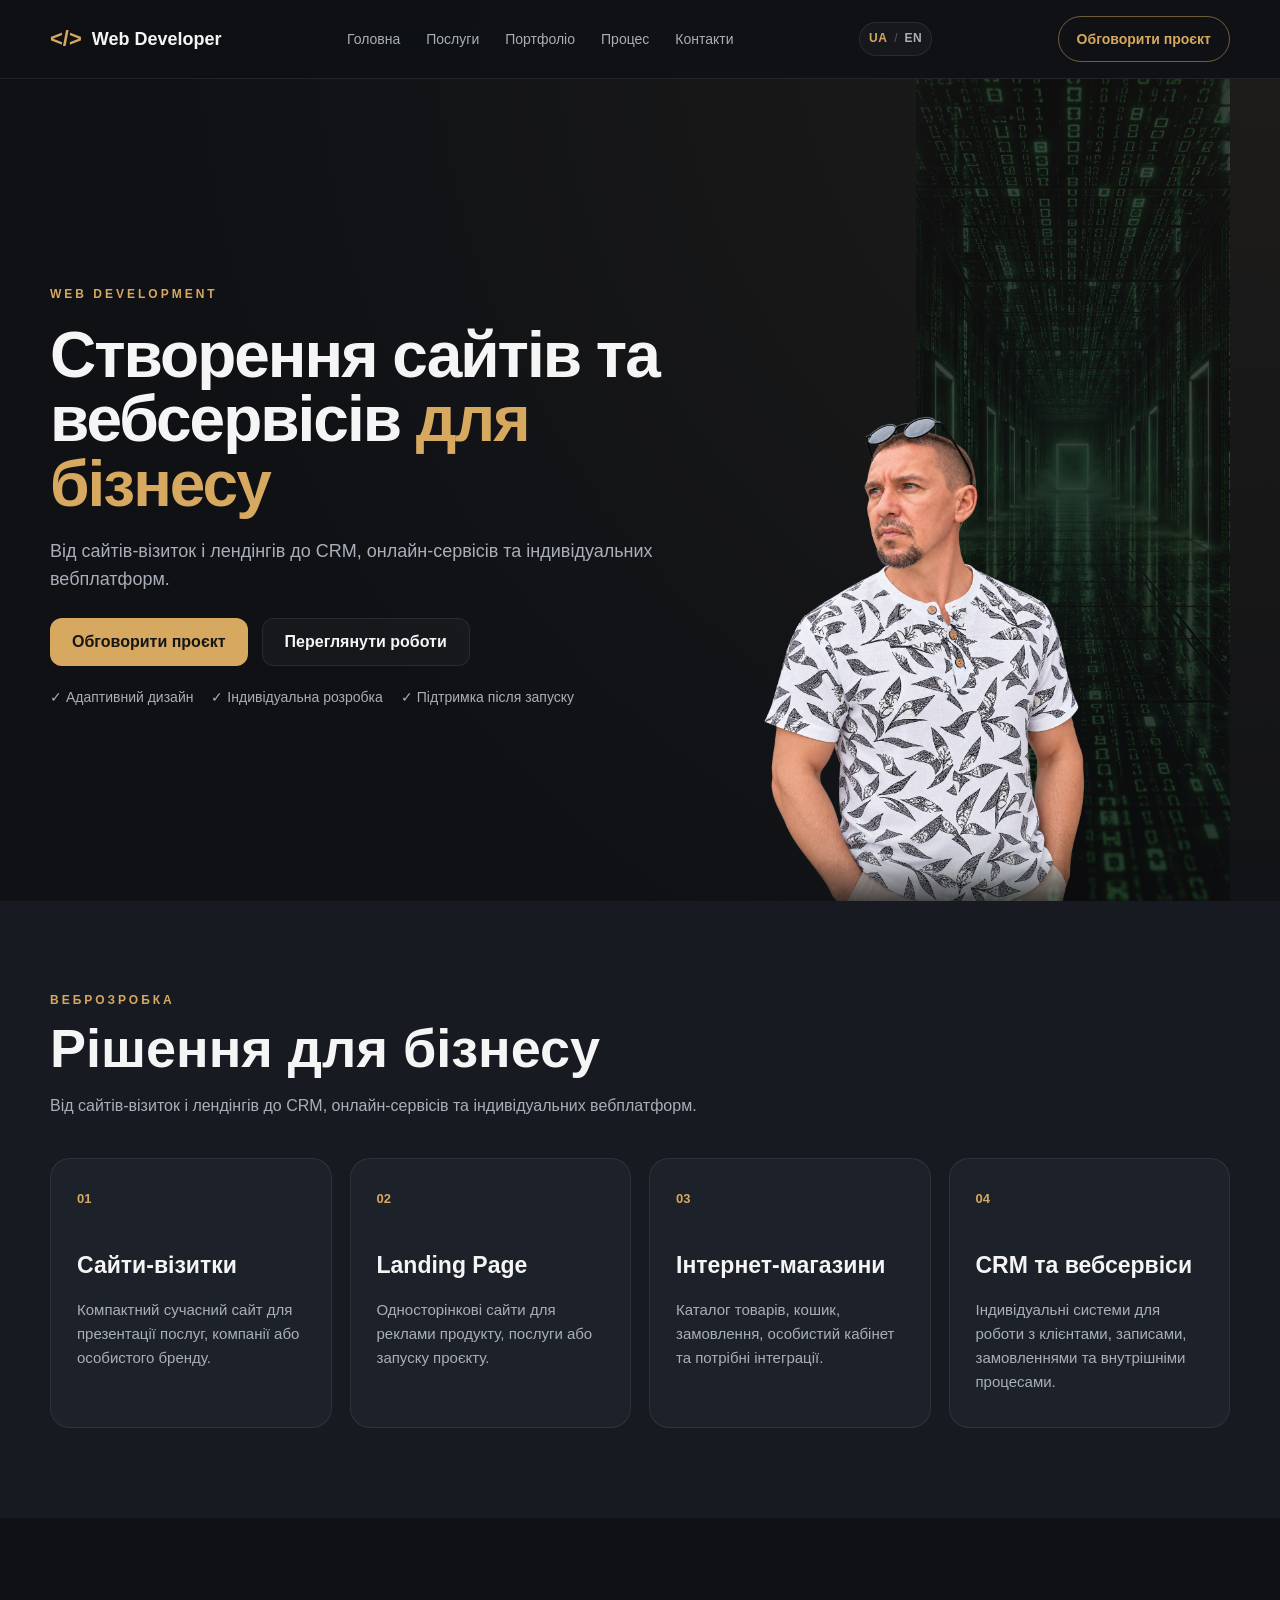
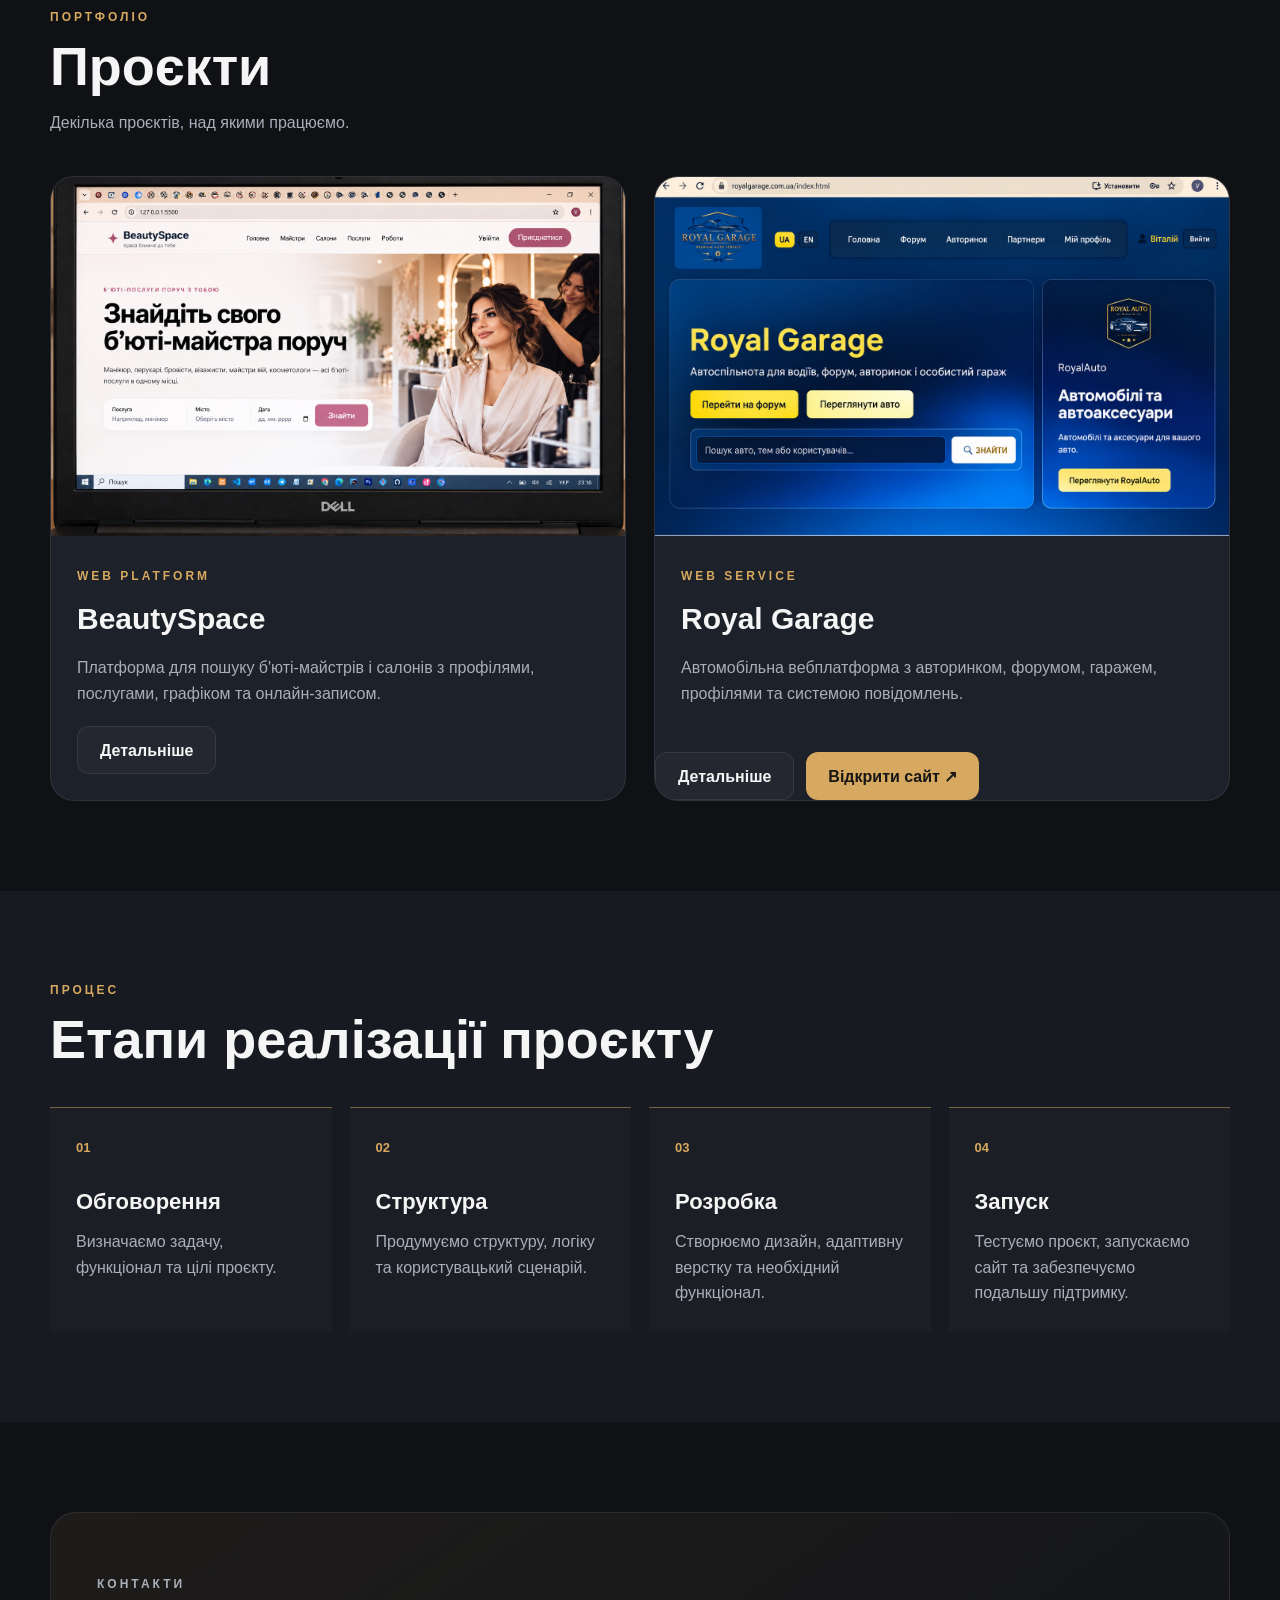
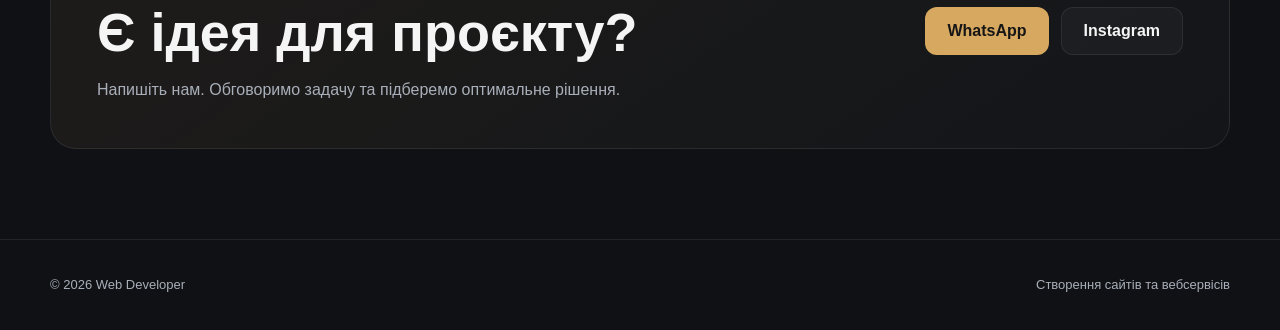
==== index.html @ 929e972f "Initial portfolio with English language support" ====
<!DOCTYPE html>
<html lang="uk">

<head>
    <meta charset="UTF-8">

    <meta
        name="viewport"
        content="width=device-width, initial-scale=1.0"
    >

    <title>
        Веброзробка | Сайти та вебсервіси
    </title>

    <meta
        name="description"
        content="Розробка сучасних сайтів, вебсервісів, CRM та індивідуальних вебрішень для бізнесу."
    >

    <link
        rel="stylesheet"
        href="style.css"
    >

    <link rel="icon" type="image/png" href="images/favicon.png">
</head>


<body>


<header class="site-header">

    <div class="header-container">

        <a
            href="#home"
            class="logo"
        >
            <span class="logo-mark">
                &lt;/&gt;
            </span>

            <span>
                Web Developer
            </span>
        </a>


        <nav class="main-nav">

            <a href="#home">
                Головна
            </a>

            <a href="#services">
                Послуги
            </a>

            <a href="#portfolio">
                Портфоліо
            </a>

            <a href="#process">
                Процес
            </a>

            <a href="#contact">
                Контакти
            </a>

        </nav>



        <div class="language-switcher" aria-label="Language">
            <button type="button" class="language-button active" data-language="uk">UA</button>
            <span>/</span>
            <button type="button" class="language-button" data-language="en">EN</button>
        </div>

        <a
            href="#contact"
            class="header-contact-button"
        >
            Обговорити проєкт
        </a>


        <button
            class="menu-button"
            id="menuButton"
            type="button"
            aria-label="Відкрити меню"
        >
            ☰
        </button>

    </div>

</header>



<main>


<section
    class="hero"
    id="home"
>

    <div class="hero-container">


        <div class="hero-content">

            <p class="hero-label">
                WEB DEVELOPMENT
            </p>


            <h1>
                Створення сайтів
                та вебсервісів
                <span>
                    для бізнесу
                </span>
            </h1>


            <p class="hero-description">

                Від сайтів-візиток і лендінгів
                до CRM, онлайн-сервісів
                та індивідуальних вебплатформ.

            </p>


            <div class="hero-actions">

                <a
                    href="#contact"
                    class="primary-button"
                >
                    Обговорити проєкт
                </a>


                <a
                    href="#portfolio"
                    class="secondary-button"
                >
                    Переглянути роботи
                </a>

            </div>


            <div class="hero-features">

                <span>
                    ✓ Адаптивний дизайн
                </span>

                <span>
                    ✓ Індивідуальна розробка
                </span>

                <span>
                    ✓ Підтримка після запуску
                </span>

            </div>

        </div>



        <div class="hero-photo">

            <div class="hero-photo-frame">

                <img
                    src="images/profile.png"
                    alt="Веброзробник"
                >

            </div>

        </div>


    </div>

</section>



<section
    class="services section"
    id="services"
>

    <div class="section-container">


        <div class="section-heading">

            <p class="section-label">
                ВЕБРОЗРОБКА
            </p>
        
            <h2>
                Рішення для бізнесу
            </h2>
        
            <p>
                Від сайтів-візиток і лендінгів
                до CRM, онлайн-сервісів
                та індивідуальних вебплатформ.
            </p>
        
        </div>



        <div class="services-grid">


            <article class="service-card">

                <span class="service-number">
                    01
                </span>

                <h3>
                    Сайти-візитки
                </h3>

                <p>
                    Компактний сучасний сайт
                    для презентації послуг,
                    компанії або особистого бренду.
                </p>

            </article>



            <article class="service-card">

                <span class="service-number">
                    02
                </span>

                <h3>
                    Landing Page
                </h3>

                <p>
                    Односторінкові сайти
                    для реклами продукту,
                    послуги або запуску проєкту.
                </p>

            </article>



            <article class="service-card">

                <span class="service-number">
                    03
                </span>

                <h3>
                    Інтернет-магазини
                </h3>

                <p>
                    Каталог товарів,
                    кошик, замовлення,
                    особистий кабінет
                    та потрібні інтеграції.
                </p>

            </article>



            <article class="service-card">

                <span class="service-number">
                    04
                </span>

                <h3>
                    CRM та вебсервіси
                </h3>

                <p>
                    Індивідуальні системи
                    для роботи з клієнтами,
                    записами, замовленнями
                    та внутрішніми процесами.
                </p>

            </article>


        </div>

    </div>

</section>



<section
    class="portfolio section"
    id="portfolio"
>

    <div class="section-container">


        <div class="section-heading">

            <p class="section-label">
                ПОРТФОЛІО
            </p>

            <h2>
                Проєкти
            </h2>

            <p>
                Декілька проєктів,
                над якими працюємо.
            </p>

        </div>



        <div class="portfolio-grid">


            <article class="project-card">

                <div class="project-image">

                    <img
                        src="images/beautyspace.jpg"
                        alt="BeautySpace"
                    >

                </div>


                <div class="project-content">

                    <span class="project-type">
                        WEB PLATFORM
                    </span>

                    <h3>
                        BeautySpace
                    </h3>

                    <p>
                        Платформа для пошуку
                        б'юті-майстрів і салонів
                        з профілями, послугами,
                        графіком та онлайн-записом.
                    </p>

                    <a
                        href="beautyspace.html"
                        class="secondary-button"
                        style="margin-top: 20px;"
                    >
                        Детальніше
                    </a>

                </div>

            </article>



            <article class="project-card">

                <div class="project-image">

                    <img
                        src="images/royal-garage.jpg"
                        alt="Royal Garage"
                    >

                </div>


                <div class="project-content">

                    <span class="project-type">
                        WEB SERVICE
                    </span>

                    <h3>
                        Royal Garage
                    </h3>

                    <p>
                        Автомобільна вебплатформа
                        з авторинком, форумом,
                        гаражем, профілями
                        та системою повідомлень.
                    </p>

                </div>

                <div class="portfolio-actions">

                    <a
                        href="royal-garage.html"
                        class="secondary-button"
                    >
                        Детальніше
                    </a>
                
                    <a
                        href="https://royalgarage.com.ua/"
                        class="primary-button"
                        target="_blank"
                        rel="noopener noreferrer"
                    >
                        Відкрити сайт ↗
                    </a>
                
                </div>

            </article>


        </div>

    </div>

</section>



<section
    class="process section"
    id="process"
>

    <div class="section-container">


        <div class="section-heading">

            <p class="section-label">
                ПРОЦЕС
            </p>
        
            <h2>
                Етапи реалізації проєкту
            </h2>
        
        </div>



        <div class="process-grid">


            <div class="process-step">
                <span>01</span>
            
                <h3>Обговорення</h3>
            
                <p>
                    Визначаємо задачу, функціонал
                    та цілі проєкту.
                </p>
            </div>
            
            
            <div class="process-step">
                <span>02</span>
            
                <h3>Структура</h3>
            
                <p>
                    Продумуємо структуру, логіку
                    та користувацький сценарій.
                </p>
            </div>
            
            
            <div class="process-step">
                <span>03</span>
            
                <h3>Розробка</h3>
            
                <p>
                    Створюємо дизайн, адаптивну верстку
                    та необхідний функціонал.
                </p>
            </div>
            
            
            <div class="process-step">
                <span>04</span>
            
                <h3>Запуск</h3>
            
                <p>
                    Тестуємо проєкт, запускаємо сайт
                    та забезпечуємо подальшу підтримку.
                </p>
            </div>

        </div>

    </div>

</section>



<section
    class="contact section"
    id="contact"
>

    <div class="section-container">


        <div class="contact-box">


            <div>

                <p class="section-label">
                    КОНТАКТИ
                </p>

                <h2>
                    Є ідея для проєкту?
                </h2>

                <p>
                    Напишіть нам.
                    Обговоримо задачу
                    та підберемо оптимальне рішення.
                </p>

            </div>


            <div class="contact-actions">

                <a
                    href="https://wa.me/380935343623"
                    class="primary-button"
                    target="_blank"
                    rel="noopener noreferrer"
                >
                    WhatsApp
                </a>
            
                <a
                    href="https://www.instagram.com/vitalii_panasenko_/"
                    class="secondary-button"
                    target="_blank"
                    rel="noopener noreferrer"
                >
                    Instagram
                </a>
            
            </div>


        </div>

    </div>

</section>


</main>



<footer class="site-footer">

    <div class="footer-container">

        <span>
            © 2026 Web Developer
        </span>

        <span>
            Створення сайтів та вебсервісів
        </span>

    </div>

</footer>

<button
    class="scroll-top-button"
    id="scrollTopButton"
    type="button"
    aria-label="Повернутися вгору"
>
    ↑
</button>

<script src="script.js"></script>


</body>

</html>
---- style.css ----
:root {
    --bg: #0f1115;
    --bg-soft: #171a21;
    --card: #1d2129;
    --text: #f5f5f5;
    --muted: #a9afb9;
    --accent: #d7a85f;
    --accent-dark: #b88942;
    --border: rgba(255, 255, 255, 0.08);
    --container: 1180px;
}

* {
    box-sizing: border-box;
    margin: 0;
    padding: 0;
}

html {
    scroll-behavior: smooth;
}

body {
    font-family: Arial, sans-serif;
    background:
        radial-gradient(
            circle at top right,
            rgba(215, 168, 95, 0.08),
            transparent 30%
        ),
        var(--bg);
    color: var(--text);
    line-height: 1.6;
}

img {
    display: block;
    width: 100%;
}

a {
    color: inherit;
    text-decoration: none;
}

button,
input,
textarea {
    font: inherit;
}


/* =========================
   HEADER
========================= */

.site-header {
    position: sticky;
    top: 0;
    z-index: 100;
    border-bottom: 1px solid var(--border);
    background: rgba(15, 17, 21, 0.9);
    backdrop-filter: blur(12px);
}

.header-container {
    width: min(calc(100% - 40px), var(--container));
    min-height: 78px;
    margin: 0 auto;

    display: flex;
    align-items: center;
    justify-content: space-between;
    gap: 24px;
}

.logo {
    display: inline-flex;
    align-items: center;
    gap: 10px;

    font-size: 18px;
    font-weight: 800;
}

.logo-mark {
    color: var(--accent);
    font-size: 22px;
}

.main-nav {
    display: flex;
    align-items: center;
    gap: 26px;
}

.main-nav a {
    color: var(--muted);
    font-size: 14px;
    transition: 0.2s ease;
}

.main-nav a:hover {
    color: var(--text);
}

.header-contact-button {
    padding: 11px 18px;
    border: 1px solid rgba(215, 168, 95, 0.5);
    border-radius: 999px;

    color: var(--accent);
    font-size: 14px;
    font-weight: 700;
}

.menu-button {
    display: none;
    border: 0;
    background: transparent;
    color: var(--text);
    font-size: 26px;
    cursor: pointer;
}


/* =========================
   HERO
========================= */

.hero {
    min-height: calc(100vh - 78px);
    display: flex;
    align-items: stretch;
    overflow: hidden;
}

.hero-container {
    width: min(calc(100% - 40px), var(--container));
    min-height: calc(100vh - 78px);
    margin: 0 auto;

    display: grid;
    grid-template-columns: 1.15fr 0.85fr;
    align-items: center;
    gap: 45px;

    padding: 0;
}

.hero-content {
    position: relative;
    z-index: 3;
    padding: 42px 0 28px;
}

.hero-label,
.section-label,
.project-type {
    color: var(--accent);
    font-size: 12px;
    font-weight: 800;
    letter-spacing: 3px;
}

.hero-content h1 {
    max-width: 760px;
    margin-top: 18px;

    font-size: clamp(42px, 5vw, 64px);
    line-height: 1.01;
    letter-spacing: -2px;
}

.hero-content h1 span {
    color: var(--accent);
}

.hero-description {
    max-width: 660px;
    margin-top: 20px;

    color: var(--muted);
    font-size: 18px;
}

.hero-actions {
    display: flex;
    flex-wrap: wrap;
    gap: 14px;
    margin-top: 24px;
}

.primary-button,
.secondary-button {
    display: inline-flex;
    align-items: center;
    justify-content: center;

    min-height: 48px;
    padding: 0 22px;

    border-radius: 12px;

    font-weight: 800;
    transition: 0.2s ease;
}

.primary-button {
    color: #161616;
    background: var(--accent);
}

.primary-button:hover {
    background: #e5ba76;
    transform: translateY(-2px);
}

.secondary-button {
    border: 1px solid var(--border);
    color: var(--text);
    background: rgba(255, 255, 255, 0.03);
}

.secondary-button:hover {
    border-color: rgba(215, 168, 95, 0.5);
    transform: translateY(-2px);
}

.hero-features {
    display: flex;
    flex-wrap: wrap;
    gap: 18px;
    margin-top: 20px;

    color: var(--muted);
    font-size: 14px;
}

/* Права частина hero: Matrix + фото */
.hero-photo {
    position: relative;
    align-self: stretch;

    display: flex;
    justify-content: center;
    align-items: flex-end;

    min-height: 520px;
    isolation: isolate;
}
.hero-photo::before {
    content: "";

    position: absolute;
    opacity: 0.50;
    filter: brightness(0.65) saturate(0.75);
    top: 0;
    bottom: 0;
    right: 0;

    width: 65%;

    background:
        linear-gradient(
            rgba(15, 17, 21, 0.35),
            rgba(15, 17, 21, 0.45)
        ),
        url("images/matrix-bg.jpg");

    background-size: cover;
    background-position: center;
    background-repeat: no-repeat;

    z-index: 1;

    -webkit-mask-image: radial-gradient(
        ellipse 90% 100% at 55% 50%,
        #000 52%,
        rgba(0, 0, 0, 0.85) 68%,
        rgba(0, 0, 0, 0.45) 82%,
        transparent 100%
    );

    mask-image: radial-gradient(
        ellipse 90% 100% at 55% 50%,
        #000 52%,
        rgba(0, 0, 0, 0.85) 68%,
        rgba(0, 0, 0, 0.45) 82%,
        transparent 100%
    );
}

.hero-photo-frame {
    position: relative;
    z-index: 2;

    width: min(100%, 340px);
    margin: 0 auto;

    transform: translateX(-65px);

    background: transparent;
    border: none;
    border-radius: 0;
    box-shadow: none;
    overflow: visible;
}

.hero-photo-frame::before {
    display: none;
}

.hero-photo-frame img {
    width: 100%;
    height: auto;
    display: block;
    object-fit: contain;

    transform: translateY(18px);

    border: none;
    border-radius: 0;
    box-shadow: none;

    -webkit-mask-image: linear-gradient(
        to bottom,
        #000 0%,
        #000 82%,
        rgba(0, 0, 0, 0.9) 88%,
        transparent 100%
    );

    mask-image: linear-gradient(
        to bottom,
        #000 0%,
        #000 82%,
        rgba(0, 0, 0, 0.9) 88%,
        transparent 100%
    );
}

/* =========================
   COMMON SECTIONS
========================= */

.section {
    padding: 90px 0;
}

.section-container {
    width: min(calc(100% - 40px), var(--container));
    margin: 0 auto;
}

.section-heading {
    max-width: 720px;
    margin-bottom: 40px;
}

.section-heading h2,
.contact-box h2 {
    margin-top: 10px;

    font-size: clamp(34px, 5vw, 54px);
    line-height: 1.05;
}

.section-heading > p:not(.section-label),
.contact-box p {
    margin-top: 16px;
    color: var(--muted);
}


/* =========================
   SERVICES
========================= */

.services {
    background: var(--bg-soft);
}

.services-grid {
    display: grid;
    grid-template-columns: repeat(4, 1fr);
    gap: 18px;
}

.service-card {
    min-height: 270px;
    padding: 26px;

    border: 1px solid var(--border);
    border-radius: 20px;

    background: var(--card);

    transition:
        transform 0.2s ease,
        border-color 0.2s ease;
}

.service-card:hover {
    transform: translateY(-6px);
    border-color: rgba(215, 168, 95, 0.35);
}

.service-number {
    color: var(--accent);
    font-size: 13px;
    font-weight: 800;
}

.service-card h3 {
    margin-top: 36px;
    font-size: 23px;
}

.service-card p {
    margin-top: 14px;
    color: var(--muted);
    font-size: 15px;
}


/* =========================
   PORTFOLIO
========================= */

.portfolio-grid {
    display: grid;
    grid-template-columns: repeat(2, 1fr);
    gap: 28px;
}

.project-card {
    overflow: hidden;

    border: 1px solid var(--border);
    border-radius: 24px;

    background: var(--card);
}

.project-image {
    aspect-ratio: 16 / 10;
    overflow: hidden;
    background: #252a33;
}

.project-image img {
    width: 100%;
    height: 100%;
    object-fit: cover;

    transition: transform 0.35s ease;
}

.project-card:hover .project-image img {
    transform: scale(1.03);
}

.project-content {
    padding: 26px;
}

.project-content h3 {
    margin-top: 8px;
    font-size: 30px;
}

.project-content p {
    margin-top: 12px;
    color: var(--muted);
}


/* =========================
   PROCESS
========================= */

.process {
    background: var(--bg-soft);
}

.process-grid {
    display: grid;
    grid-template-columns: repeat(4, 1fr);
    gap: 18px;
}

.process-step {
    padding: 26px;

    border-top: 1px solid rgba(215, 168, 95, 0.5);

    background: rgba(255, 255, 255, 0.02);
}

.process-step span {
    color: var(--accent);
    font-size: 13px;
    font-weight: 800;
}

.process-step h3 {
    margin-top: 24px;
    font-size: 22px;
}

.process-step p {
    margin-top: 10px;
    color: var(--muted);
}


/* =========================
   CONTACT
========================= */

.contact-box {
    display: flex;
    align-items: center;
    justify-content: space-between;
    gap: 40px;

    padding: 46px;

    border: 1px solid var(--border);
    border-radius: 26px;

    background:
        linear-gradient(
            145deg,
            rgba(215, 168, 95, 0.08),
            rgba(255, 255, 255, 0.02)
        );
}

.contact-actions {
    display: flex;
    flex-wrap: wrap;
    gap: 12px;
}


/* =========================
   FOOTER
========================= */

.site-footer {
    border-top: 1px solid var(--border);
}

.footer-container {
    width: min(calc(100% - 40px), var(--container));
    min-height: 90px;
    margin: 0 auto;

    display: flex;
    align-items: center;
    justify-content: space-between;
    gap: 20px;

    color: var(--muted);
    font-size: 13px;
}


/* =========================
   RESPONSIVE
========================= */

@media (max-width: 980px) {

    .main-nav {
        display: none;
    }

    .header-contact-button {
        display: none;
    }

    .menu-button {
        display: block;
    }

    .hero {
        min-height: auto;
    }

    .hero-container {
        min-height: auto;
        grid-template-columns: 1fr;
        gap: 0;
    }

    .hero-content {
        max-width: 760px;
        padding: 48px 0 20px;
    }

    .hero-photo {
        min-height: 400px;
        justify-content: center;
    }

    .hero-photo::before {
        width: 74%;
    }

    .hero-photo-frame {
        width: min(100%, 310px);
        transform: translateX(-35px);
    }

    .services-grid,
    .process-grid {
        grid-template-columns: repeat(2, 1fr);
    }

}


@media (max-width: 700px) {

    .header-container,
    .hero-container,
    .section-container,
    .footer-container {
        width: min(calc(100% - 28px), var(--container));
    }

    .hero-content {
        padding: 44px 0 18px;
    }

    .hero-content h1 {
        font-size: 42px;
        line-height: 1.03;
        letter-spacing: -1.5px;
    }

    .hero-description {
        font-size: 17px;
    }

    .hero-actions {
        display: grid;
    }

    .primary-button,
    .secondary-button {
        width: 100%;
    }

    .hero-features {
        display: grid;
        gap: 8px;
    }

    .hero-photo {
        min-height: 340px;
    }

    .hero-photo::before {
        width: 78%;
    }

    .hero-photo-frame {
        width: min(100%, 270px);
        transform: translateX(-24px);
    }

    .hero-photo-frame img {
        transform: translateY(12px);
    }

    .section {
        padding: 70px 0;
    }

    .services-grid,
    .portfolio-grid,
    .process-grid {
        grid-template-columns: 1fr;
    }

    .contact-box {
        display: block;
        padding: 28px;
    }

    .contact-actions {
        margin-top: 28px;
    }

    .footer-container {
        min-height: 110px;
        flex-direction: column;
        align-items: flex-start;
        justify-content: center;
    }

}

/* =========================
   SCROLL TO TOP
========================= */

.scroll-top-button {
    position: fixed;
    right: 24px;
    bottom: 24px;
    z-index: 200;

    width: 48px;
    height: 48px;

    display: flex;
    align-items: center;
    justify-content: center;

    border: 1px solid rgba(215, 168, 95, 0.5);
    border-radius: 50%;

    color: #161616;
    background: var(--accent);

    font-size: 24px;
    font-weight: 800;

    cursor: pointer;

    opacity: 0;
    visibility: hidden;
    transform: translateY(10px);

    transition: 0.25s ease;

    box-shadow:
        0 10px 30px
        rgba(0, 0, 0, 0.25);
}

.scroll-top-button.visible {
    opacity: 1;
    visibility: visible;
    transform: translateY(0);
}

.scroll-top-button:hover {
    background: #e5ba76;
    transform: translateY(-3px);
}

@media (max-width: 700px) {

    .scroll-top-button {
        right: 16px;
        bottom: 16px;

        width: 44px;
        height: 44px;
    }

}

/* =========================
   BEAUTYSPACE CASE PAGE
========================= */

.case-container {
    width: min(calc(100% - 40px), var(--container));
    margin: 0 auto;
}


/* HERO */

.case-hero {
    padding: 90px 0 50px;
}

.case-back {
    display: inline-flex;
    margin-bottom: 34px;

    color: var(--muted);
    font-size: 14px;

    transition: 0.2s ease;
}

.case-back:hover {
    color: var(--accent);
}

.case-hero h1 {
    margin-top: 14px;

    font-size: clamp(56px, 8vw, 100px);
    line-height: 0.95;
    letter-spacing: -4px;
}

.case-lead {
    max-width: 760px;
    margin-top: 28px;

    color: var(--muted);
    font-size: 21px;
    line-height: 1.6;
}

.case-tags {
    display: flex;
    flex-wrap: wrap;
    gap: 10px;

    margin-top: 30px;
}

.case-tags span {
    padding: 9px 14px;

    border: 1px solid var(--border);
    border-radius: 999px;

    color: var(--muted);
    background: rgba(255, 255, 255, 0.03);

    font-size: 13px;
}


/* MAIN PREVIEW */

.case-preview {
    padding-bottom: 90px;
}

.case-main-image {
    overflow: hidden;

    border: 1px solid var(--border);
    border-radius: 26px;

    background: var(--card);

    box-shadow:
        0 30px 80px rgba(0, 0, 0, 0.28);
}

.case-main-image img {
    width: 100%;
    height: auto;
    display: block;
}


/* COMMON CASE SECTION */

.case-section {
    padding: 90px 0;
}

.case-section-soft {
    background: var(--bg-soft);
}

.case-about-grid {
    display: grid;
    grid-template-columns: 0.9fr 1.1fr;
    gap: 80px;
}

.case-about-grid h2,
.case-section-heading h2,
.case-cta h2 {
    margin-top: 10px;

    font-size: clamp(38px, 5vw, 58px);
    line-height: 1.05;
    letter-spacing: -1.5px;
}

.case-text {
    max-width: 650px;
}

.case-text p {
    color: var(--muted);
    font-size: 17px;
}

.case-text p + p {
    margin-top: 22px;
}


/* FEATURES */

.case-section-heading {
    max-width: 760px;
    margin-bottom: 44px;
}

.case-section-heading > p:not(.section-label) {
    margin-top: 16px;

    color: var(--muted);
    font-size: 17px;
}

.case-features-grid {
    display: grid;
    grid-template-columns: repeat(3, 1fr);
    gap: 18px;
}

.case-feature {
    min-height: 240px;
    padding: 26px;

    border: 1px solid var(--border);
    border-radius: 20px;

    background: var(--card);

    transition:
        transform 0.2s ease,
        border-color 0.2s ease;
}

.case-feature:hover {
    transform: translateY(-5px);
    border-color: rgba(215, 168, 95, 0.35);
}

.case-feature span {
    color: var(--accent);

    font-size: 13px;
    font-weight: 800;
}

.case-feature h3 {
    margin-top: 32px;

    font-size: 22px;
}

.case-feature p {
    margin-top: 12px;

    color: var(--muted);
    font-size: 15px;
}


/* GALLERY */

.case-gallery {
    display: grid;
    grid-template-columns: repeat(2, 1fr);
    gap: 24px;
}

.case-gallery-item {
    overflow: hidden;

    border: 1px solid var(--border);
    border-radius: 22px;

    background: var(--card);
}

.case-gallery-item img {
    width: 100%;
    height: auto;
    display: block;

    transition: transform 0.35s ease;
}

.case-gallery-item:hover img {
    transform: scale(1.015);
}


/* CTA */

.case-cta {
    padding: 20px 0 100px;
}

.case-cta-box {
    display: flex;
    align-items: center;
    justify-content: space-between;
    gap: 50px;

    padding: 50px;

    border: 1px solid rgba(215, 168, 95, 0.25);
    border-radius: 28px;

    background:
        linear-gradient(
            145deg,
            rgba(215, 168, 95, 0.10),
            rgba(255, 255, 255, 0.02)
        );
}

.case-cta-box p:not(.section-label) {
    max-width: 620px;
    margin-top: 16px;

    color: var(--muted);
}


/* =========================
   BEAUTYSPACE RESPONSIVE
========================= */

@media (max-width: 980px) {

    .case-about-grid {
        grid-template-columns: 1fr;
        gap: 40px;
    }

    .case-features-grid {
        grid-template-columns: repeat(2, 1fr);
    }

    .case-cta-box {
        align-items: flex-start;
        flex-direction: column;
    }

}


@media (max-width: 700px) {

    .case-container {
        width: min(calc(100% - 28px), var(--container));
    }

    .case-hero {
        padding: 60px 0 36px;
    }

    .case-back {
        margin-bottom: 26px;
    }

    .case-hero h1 {
        font-size: 54px;
        letter-spacing: -2px;
    }

    .case-lead {
        margin-top: 22px;
        font-size: 17px;
    }

    .case-preview {
        padding-bottom: 60px;
    }

    .case-main-image {
        border-radius: 18px;
    }

    .case-section {
        padding: 70px 0;
    }

    .case-about-grid h2,
    .case-section-heading h2,
    .case-cta h2 {
        font-size: 38px;
    }

    .case-features-grid,
    .case-gallery {
        grid-template-columns: 1fr;
    }

    .case-feature {
        min-height: auto;
    }

    .case-gallery {
        gap: 16px;
    }

    .case-gallery-item {
        border-radius: 16px;
    }

    .case-cta {
        padding: 0 0 70px;
    }

    .case-cta-box {
        padding: 30px;
        border-radius: 22px;
    }

    .case-cta-box .primary-button {
        width: 100%;
    }

}


/* =========================
   BEAUTYSPACE CASE — COMPACT FIRST SCREEN
   Заголовок + головне фото поруч на desktop
========================= */

@media (min-width: 981px) {

    main:has(> .case-hero) {
        display: grid;
        grid-template-columns:
            minmax(20px, 1fr)
            minmax(0, 500px)
            minmax(0, 640px)
            minmax(20px, 1fr);
        column-gap: 40px;
    }

    main:has(> .case-hero) > .case-hero {
        grid-column: 2;
        grid-row: 1;

        min-height: calc(100vh - 78px);
        padding: 36px 0 40px;

        display: flex;
        align-items: center;
    }

    main:has(> .case-hero) > .case-preview {
        grid-column: 3;
        grid-row: 1;

        min-height: calc(100vh - 78px);
        padding: 36px 0 40px;

        display: flex;
        align-items: center;
    }

    main:has(> .case-hero) > .case-section,
    main:has(> .case-hero) > .case-cta {
        grid-column: 1 / -1;
    }

    .case-hero .case-container,
    .case-preview .case-container {
        width: 100%;
    }

    .case-back {
        margin-bottom: 24px;
    }

    .case-hero h1 {
        margin-top: 12px;
        font-size: clamp(52px, 6vw, 72px);
        line-height: 0.98;
        letter-spacing: -3px;
    }

    .case-lead {
        max-width: 480px;
        margin-top: 20px;
        font-size: 18px;
        line-height: 1.55;
    }

    .case-tags {
        margin-top: 22px;
        gap: 8px;
    }

    .case-tags span {
        padding: 8px 12px;
        font-size: 12px;
    }

    .case-main-image {
        width: 100%;
        max-width: 620px;
        margin-left: auto;

        border-radius: 22px;
        box-shadow: 0 24px 60px rgba(0, 0, 0, 0.26);
    }
}

.portfolio-actions {
    display: flex;
    flex-wrap: wrap;
    gap: 12px;
    margin-top: 20px;
}

.header-container {
    position: relative;
}

@media (max-width: 980px) {

    .main-nav.mobile-open {
        position: absolute;
        top: calc(100% + 10px);
        left: 0;
        right: 0;
        z-index: 1000;

        display: flex;
        flex-direction: column;
        align-items: stretch;
        gap: 0;

        padding: 12px;

        background: rgba(15, 17, 21, 0.98);
        border: 1px solid var(--border);
        border-radius: 16px;

        box-shadow: 0 20px 50px rgba(0, 0, 0, 0.35);
    }

    .main-nav.mobile-open a {
        padding: 13px 14px;
        border-radius: 10px;
        font-size: 15px;
    }

    .main-nav.mobile-open a:hover {
        background: rgba(255, 255, 255, 0.05);
    }
}

/* =========================
   LANGUAGE SWITCHER
========================= */

.language-switcher {
    display: inline-flex;
    align-items: center;
    gap: 7px;
    flex-shrink: 0;
    padding: 6px 9px;
    border: 1px solid var(--border);
    border-radius: 999px;
    background: rgba(255, 255, 255, 0.03);
}

.language-switcher span {
    color: rgba(255, 255, 255, 0.28);
    font-size: 12px;
}

.language-button {
    padding: 0;
    border: 0;
    color: var(--muted);
    background: transparent;
    font-size: 12px;
    font-weight: 800;
    letter-spacing: 0.4px;
    cursor: pointer;
    transition: color 0.2s ease;
}

.language-button:hover,
.language-button.active {
    color: var(--accent);
}

@media (max-width: 980px) {
    .header-container {
        gap: 14px;
    }

    .language-switcher {
        margin-left: auto;
    }
}

@media (max-width: 420px) {
    .header-container {
        width: min(calc(100% - 20px), var(--container));
        gap: 10px;
    }

    .logo {
        font-size: 15px;
    }

    .logo-mark {
        font-size: 19px;
    }

    .language-switcher {
        gap: 5px;
        padding: 5px 7px;
    }

    .language-button {
        font-size: 11px;
    }
}
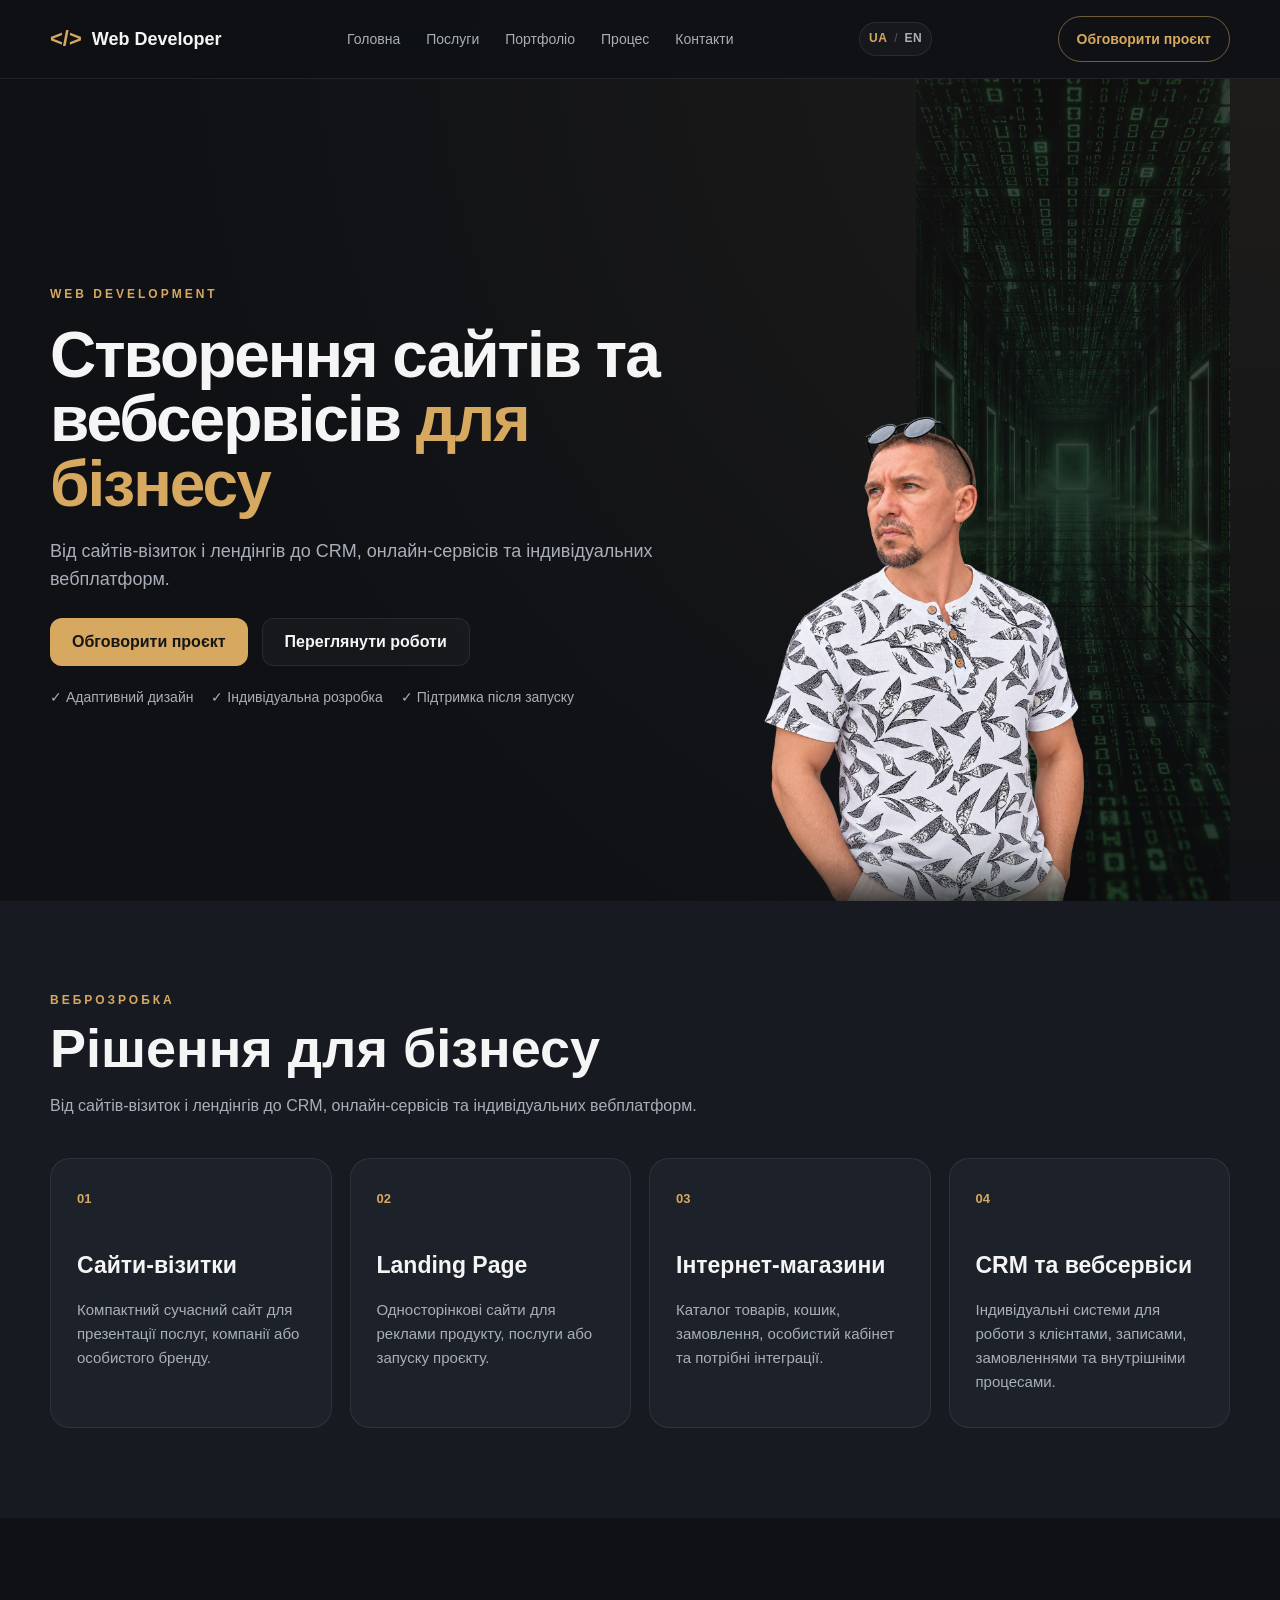
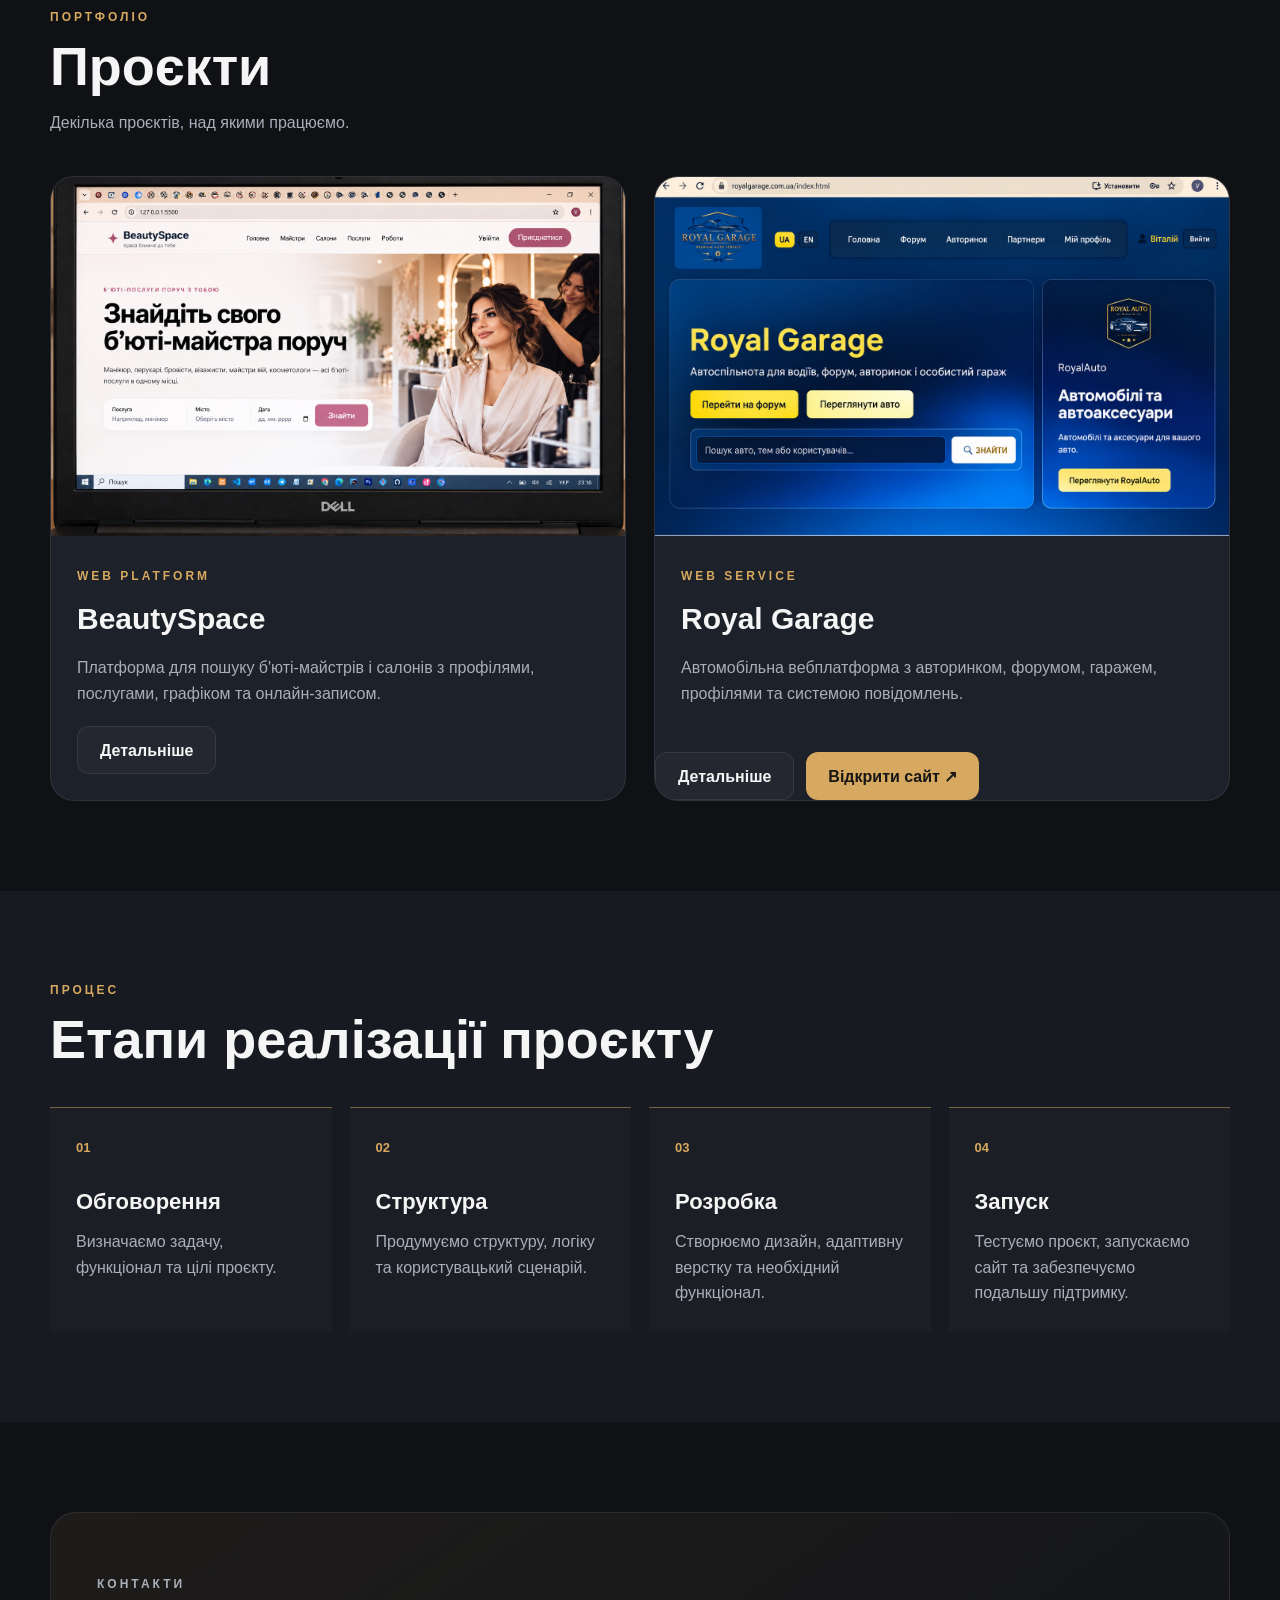
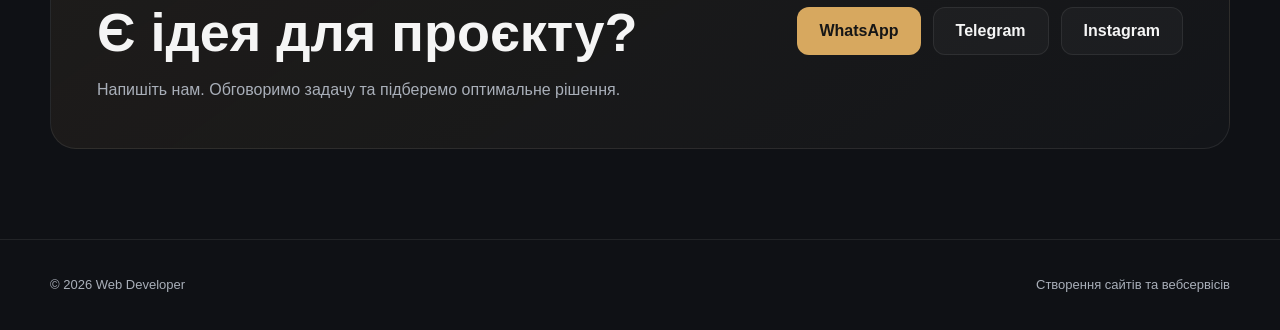
==== commit cad1f54d: "Add Telegram contact to portfolio" ====
--- a/index.html
+++ b/index.html
@@ -575,6 +575,16 @@
                     WhatsApp
                 </a>
             
+
+                <a
+                    href="https://t.me/Vitalii_Panasenko"
+                    class="secondary-button"
+                    target="_blank"
+                    rel="noopener noreferrer"
+                >
+                    Telegram
+                </a>
+
                 <a
                     href="https://www.instagram.com/vitalii_panasenko_/"
                     class="secondary-button"
